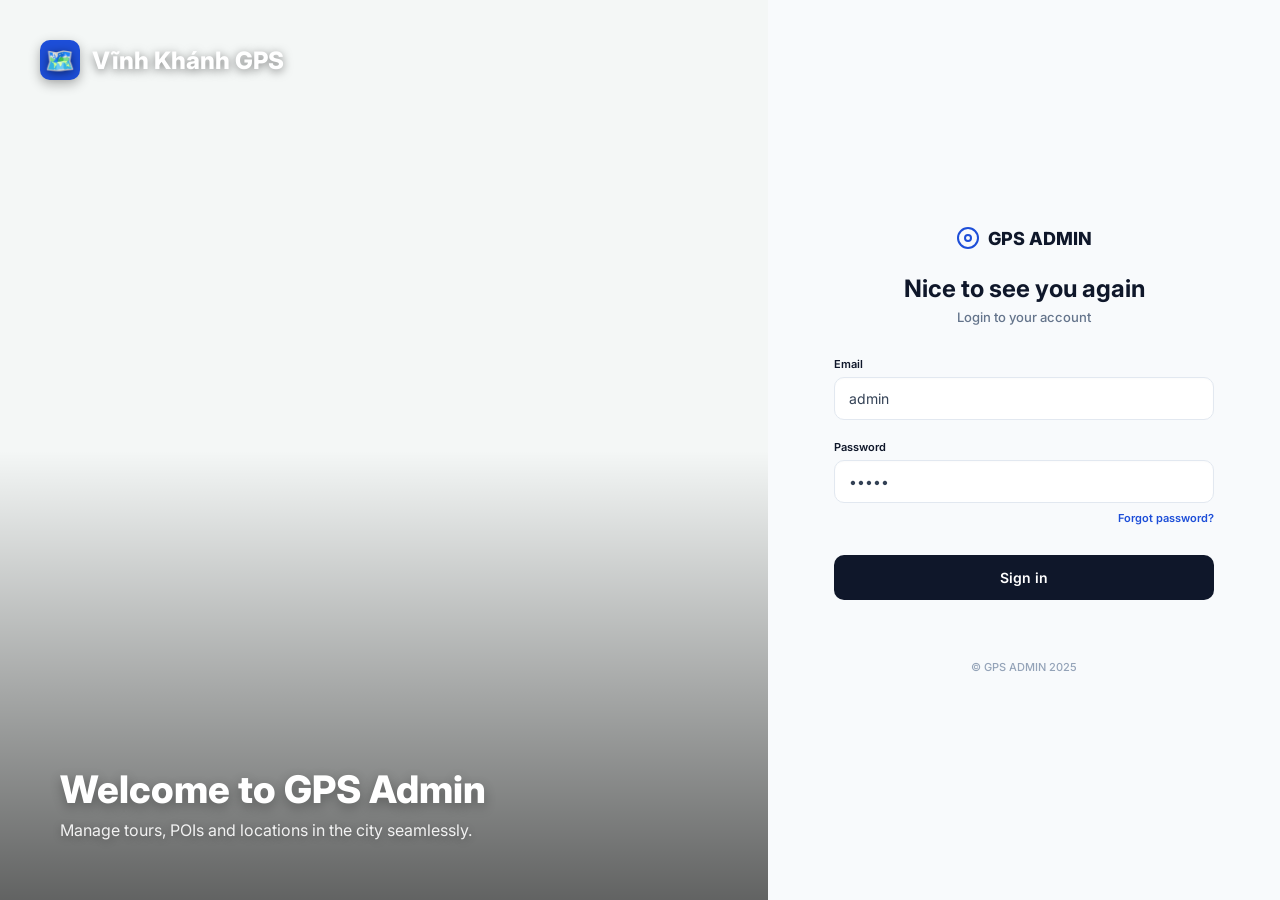
==== WebCMS/login.html @ 3d8fe92a "lan n" ====
<!DOCTYPE html>
<html lang="vi">
<head>
<meta charset="UTF-8">
<meta name="viewport" content="width=device-width, initial-scale=1.0">
<title>Admin Login - GPS Tour</title>
<link href="https://fonts.googleapis.com/css2?family=Inter:wght@400;500;600;700;800&display=swap" rel="stylesheet">
<style>
  * { margin:0; padding:0; box-sizing:border-box; font-family:'Inter', sans-serif; }
  body { display:flex; height:100vh; overflow:hidden; background:#f4f7f6; }
  
  /* Left Side - Image Cover */
  .login-image {
    flex: 6;
    background-image: url('https://images.unsplash.com/photo-1559825481-12a05cc00344?format=auto&fit=crop&w=1600&q=80'); /* Lighthouse or nice coastal view */
    background-size: cover;
    background-position: center;
    position: relative;
  }
  .login-image::after {
    content:''; position:absolute; inset:0;
    background: linear-gradient(0deg, rgba(0,0,0,0.6) 0%, rgba(0,0,0,0) 50%);
  }
  
  .image-overlay-text {
    position: absolute; bottom: 60px; left: 60px; z-index: 2; color: white;
  }
  .image-overlay-text h1 { font-size: 38px; font-weight: 800; margin-bottom: 8px; text-shadow: 0 4px 12px rgba(0,0,0,0.3); }
  .image-overlay-text p { font-size: 16px; opacity: 0.9; text-shadow: 0 2px 8px rgba(0,0,0,0.3); }
  .logo-top {
    position: absolute; top: 40px; left: 40px; z-index: 2;
    display: flex; align-items: center; gap: 12px; color: white; font-weight: 800; font-size:24px;
    text-shadow: 0 2px 10px rgba(0,0,0,0.5);
  }
  .logo-icon { width: 40px; height: 40px; background: #1d4ed8; border-radius: 10px; display:flex; align-items:center; justify-content:center; box-shadow: 0 4px 12px rgba(0,0,0,0.3); }

  /* Right Side - Form */
  .login-panel {
    flex: 4;
    background: #f8fafc;
    display: flex; flex-direction: column; align-items: center; justify-content: center;
    position: relative;
  }
  .form-container {
    width: 100%; max-width: 380px; text-align: center;
  }
  
  .brand-logo { margin-bottom: 24px; display: inline-flex; align-items: center; justify-content: center; gap: 8px; font-weight:800; color:#0f172a; font-size:18px;}
  .brand-logo img { width: 28px; height: 28px; border-radius: 6px; }
  .brand-logo svg { width:24px; height:24px; color:#1d4ed8; }

  .form-container h2 { font-size: 24px; font-weight: 700; color: #0f172a; margin-bottom: 6px; }
  .form-container p { font-size: 13px; color: #64748b; margin-bottom: 32px; font-weight: 500;}

  .form-group { text-align: left; margin-bottom: 20px; position: relative; }
  label { display: block; font-size: 11px; font-weight: 600; color: #0f172a; margin-bottom: 6px; }
  input {
    width: 100%; padding: 12px 14px; border: 1px solid #e2e8f0;
    border-radius: 10px; background: #ffffff; outline: none; transition: 0.2s;
    font-size: 14px; color: #334155;
    box-shadow: 0 1px 2px rgba(0,0,0,0.02) inset;
  }
  input:focus { border-color: #1d4ed8; box-shadow: 0 0 0 3px rgba(29, 78, 216, 0.1); }
  
  .forgot-link {
    display: block; text-align: right; font-size: 11px;
    color: #1d4ed8; font-weight: 600; margin-top: 8px; cursor: pointer; text-decoration: none;
  }

  button[type="submit"] {
    width: 100%; background: #0f172a; color: #fff; border: none;
    padding: 14px; border-radius: 10px; font-size: 14px; font-weight: 600;
    cursor: pointer; margin-top: 10px; transition: 0.2s;
  }
  button[type="submit"]:hover { background: #1e293b; box-shadow: 0 4px 12px rgba(15, 23, 42, 0.2); }
  
  .error-msg { color: #ef4444; font-size: 12px; font-weight: 600; margin-top: 14px; display: none; }
  
  .footer-text { margin-top: 60px; font-size: 11px; color: #94a3b8; font-weight: 500; }

  @media (max-width: 900px) {
    .login-image { display: none; }
    .login-panel { flex: 1; }
  }
</style>
</head>
<body>
  
  <div class="login-image">
    <div class="logo-top">
      <div class="logo-icon">🗺️</div>
      Vĩnh Khánh GPS
    </div>
    <div class="image-overlay-text">
       <h1>Welcome to GPS Admin</h1>
       <p>Manage tours, POIs and locations in the city seamlessly.</p>
    </div>
  </div>
  
  <div class="login-panel">
    <div class="form-container">
      <div class="brand-logo">
        <svg viewBox="0 0 24 24" fill="none" stroke="currentColor" stroke-width="2" stroke-linecap="round" stroke-linejoin="round"><circle cx="12" cy="12" r="10"></circle><circle cx="12" cy="12" r="3"></circle></svg>
        GPS ADMIN
      </div>
      <h2>Nice to see you again</h2>
      <p>Login to your account</p>
      
      <form id="login-form">
        <div class="form-group">
          <label>Email</label>
          <input type="text" id="username" placeholder="admin" value="admin" required>
        </div>
        <div class="form-group">
          <label>Password</label>
          <input type="password" id="password" placeholder="•••••" value="admin" required>
          <a href="#" class="forgot-link">Forgot password?</a>
        </div>
        <button type="submit">Sign in</button>
        <div class="error-msg" id="error-msg">Email hoặc mật khẩu không đúng!</div>
      </form>
      
      <div class="footer-text">© GPS ADMIN 2025</div>
    </div>
  </div>

  <script>
    if(sessionStorage.getItem('cms_logged_in') === 'true') {
      window.location.href = 'index.html';
    }
    document.getElementById('login-form').addEventListener('submit', function(e) {
      e.preventDefault();
      const u = document.getElementById('username').value;
      const p = document.getElementById('password').value;
      if(u === 'admin' && p === 'admin') {
        sessionStorage.setItem('cms_logged_in', 'true');
        window.location.href = 'index.html';
      } else {
        document.getElementById('error-msg').style.display = 'block';
      }
    });
  </script>
</body>
</html>
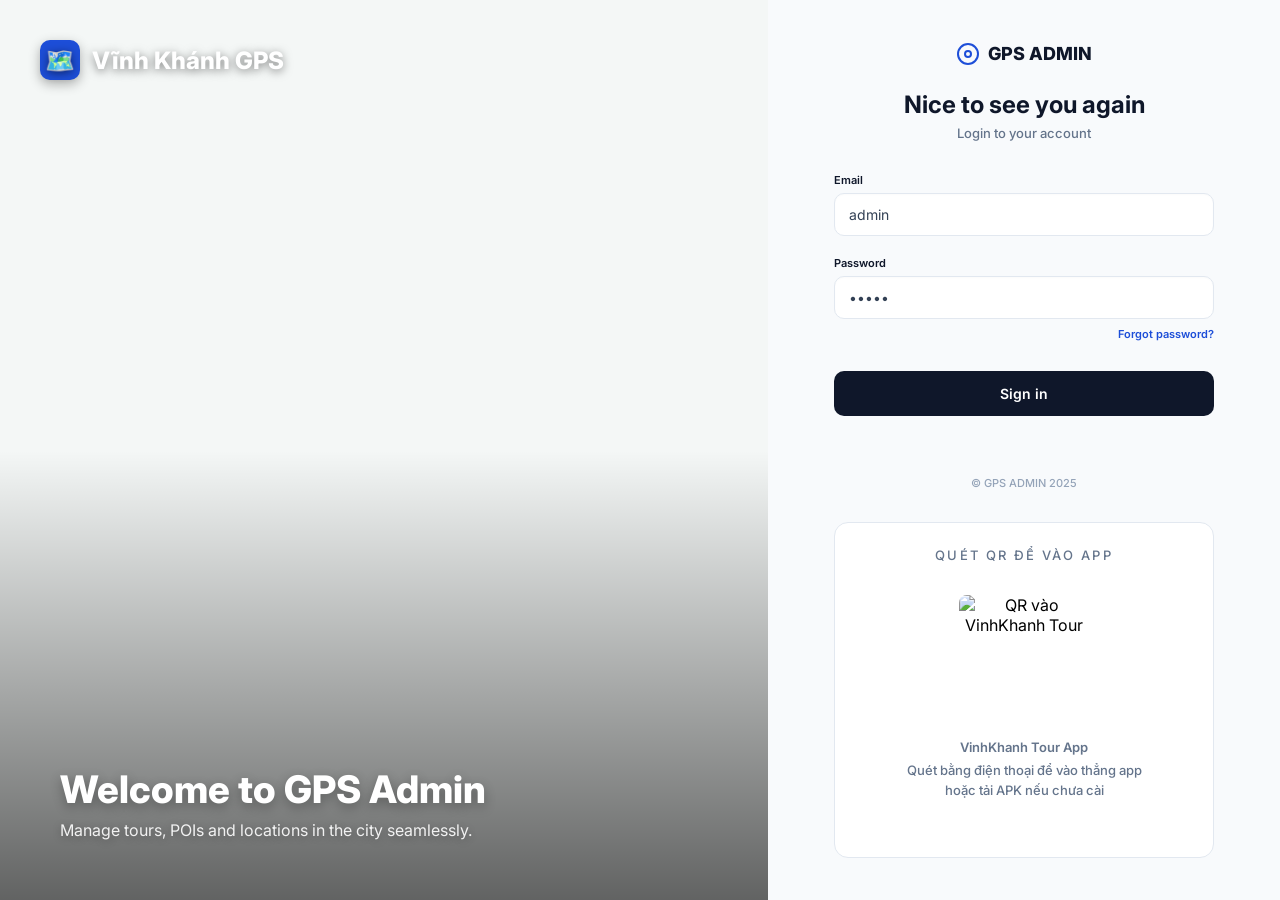
==== commit fc12acd7: "up" ====
--- a/WebCMS/login.html
+++ b/WebCMS/login.html
@@ -77,6 +77,42 @@
   .error-msg { color: #ef4444; font-size: 12px; font-weight: 600; margin-top: 14px; display: none; }
   
   .footer-text { margin-top: 60px; font-size: 11px; color: #94a3b8; font-weight: 500; }
+
+  /* QR Section */
+  .qr-section {
+    margin-top: 32px;
+    padding: 24px 20px;
+    background: #fff;
+    border: 1px solid #e2e8f0;
+    border-radius: 14px;
+    text-align: center;
+  }
+  .qr-section-label {
+    font-size: 10px;
+    font-weight: 700;
+    letter-spacing: 0.18em;
+    color: #94a3b8;
+    text-transform: uppercase;
+    margin-bottom: 14px;
+  }
+  .qr-section img {
+    width: 130px;
+    height: 130px;
+    border-radius: 8px;
+    display: block;
+    margin: 0 auto 12px;
+  }
+  .qr-section-hint {
+    font-size: 12px;
+    color: #94a3b8;
+    line-height: 1.6;
+  }
+  .qr-section-hint span {
+    display: block;
+    color: #64748b;
+    font-weight: 600;
+    margin-bottom: 2px;
+  }
 
   @media (max-width: 900px) {
     .login-image { display: none; }
@@ -121,24 +157,80 @@
       </form>
       
       <div class="footer-text">© GPS ADMIN 2025</div>
+
+      <!-- QR vào app -->
+      <div class="qr-section">
+        <p class="qr-section-label">Quét QR để vào app</p>
+        <img
+          src="https://api.qrserver.com/v1/create-qr-code/?size=260x260&margin=6&data=https%3A%2F%2Fnhu154.github.io%2Fgps-tour%2Fpoi.html"
+          alt="QR vào VinhKhanh Tour"
+        />
+        <p class="qr-section-hint">
+          <span>VinhKhanh Tour App</span>
+          Quét bằng điện thoại để vào thẳng app<br>
+          hoặc tải APK nếu chưa cài
+        </p>
+      </div>
     </div>
   </div>
 
   <script>
-    if(sessionStorage.getItem('cms_logged_in') === 'true') {
-      window.location.href = 'index.html';
-    }
-    document.getElementById('login-form').addEventListener('submit', function(e) {
+    const API_BASE = 'http://localhost:5256/api';
+    if(sessionStorage.getItem('cms_logged_in') === 'true') window.location.href = 'index.html';
+
+    document.getElementById('login-form').addEventListener('submit', async function(e) {
       e.preventDefault();
-      const u = document.getElementById('username').value;
+      const u = document.getElementById('username').value.trim();
       const p = document.getElementById('password').value;
-      if(u === 'admin' && p === 'admin') {
-        sessionStorage.setItem('cms_logged_in', 'true');
-        window.location.href = 'index.html';
-      } else {
-        document.getElementById('error-msg').style.display = 'block';
-      }
+      const btn = document.querySelector('button[type="submit"]');
+      const errEl = document.getElementById('error-msg');
+      btn.textContent = 'Đang đăng nhập...'; btn.disabled = true; errEl.style.display = 'none';
+
+      try {
+        const res = await fetch(`${API_BASE}/auth/login`, {
+          method: 'POST',
+          headers: { 'Content-Type': 'application/json' },
+          body: JSON.stringify({ Username: u, Password: p })
+        });
+        if (res.ok) {
+          const data = await res.json();
+          const role = (data.role || 'user').toLowerCase().trim();
+          sessionStorage.setItem('cms_logged_in', 'true');
+          sessionStorage.setItem('cms_role',      role);
+          sessionStorage.setItem('cms_username',  u);
+          sessionStorage.setItem('cms_fullname',  data.fullName || u);
+
+          // Nếu API trả id thì dùng luôn, không thì resolve từ /users
+          let userId = data.id || 0;
+          if (!userId) {
+            try {
+              const ur = await fetch(`${API_BASE}/auth/users`);
+              const users = await ur.json();
+              const me = users.find(x => (x.username||x.Username||'').toLowerCase() === u.toLowerCase());
+              if (me) userId = me.id || me.Id || 0;
+            } catch(_) {}
+          }
+          sessionStorage.setItem('cms_userid', String(userId));
+          window.location.href = 'index.html';
+        } else {
+          errEl.textContent = 'Sai tài khoản hoặc mật khẩu!';
+          errEl.style.display = 'block';
+        }
+      } catch(err) {
+        // Fallback offline
+        if (u === 'admin' && (p === 'admin123' || p === 'admin')) {
+          sessionStorage.setItem('cms_logged_in', 'true');
+          sessionStorage.setItem('cms_role',    'admin');
+          sessionStorage.setItem('cms_username', 'admin');
+          sessionStorage.setItem('cms_fullname', 'Administrator');
+          sessionStorage.setItem('cms_userid',   '1');
+          window.location.href = 'index.html';
+        } else {
+          errEl.textContent = 'Không kết nối được server!';
+          errEl.style.display = 'block';
+        }
+      } finally { btn.textContent = 'Sign in'; btn.disabled = false; }
     });
   </script>
 </body>
-</html>
+</html>
